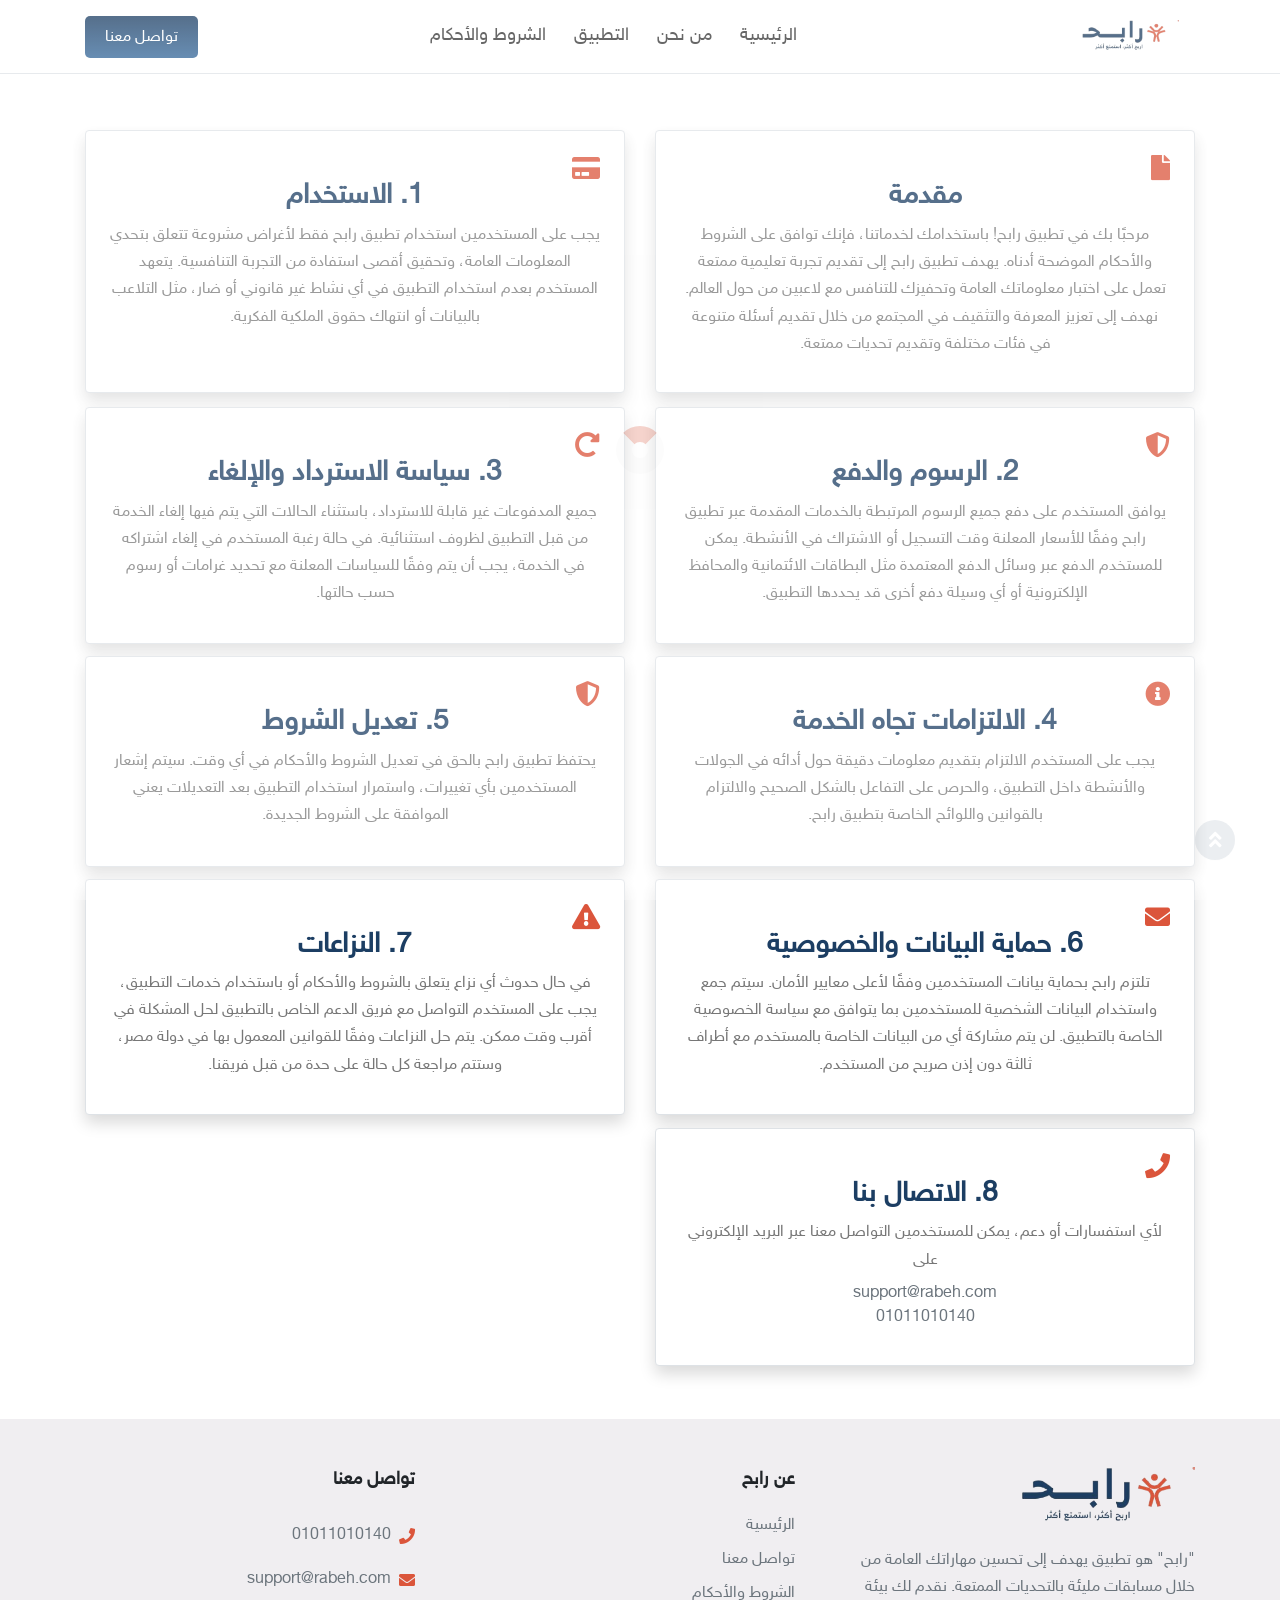
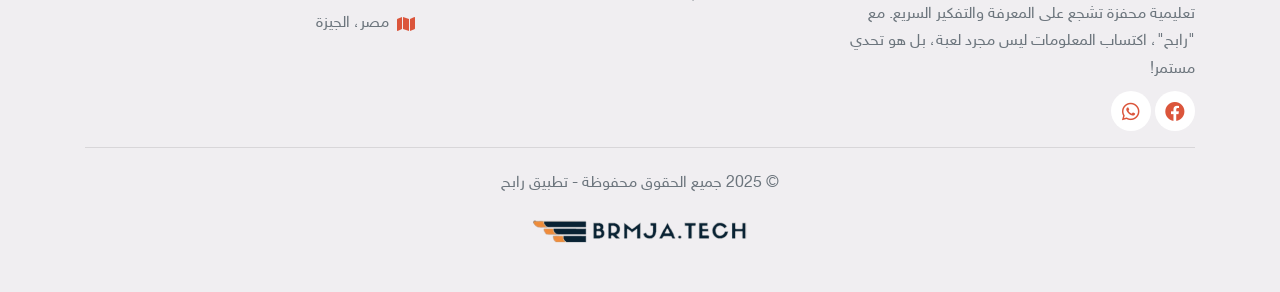
==== terms.html @ 38b8aabf "first commit" ====
<!DOCTYPE html>
<html lang="en">

<head>
  <meta charset="UTF-8">
  <meta name="viewport" content="width=device-width, initial-scale=1.0">
  <meta http-equiv="X-UA-Compatible" content="ie=edge">
  <link rel="stylesheet" href="assets/css/all.css">
  <link rel="stylesheet" href="assets/css/font-awesome.min.css">
  <link rel="stylesheet" href="assets/css/bootstrap.min.css">
  <link rel="stylesheet" href="assets/css/animate.css">
  <link rel="stylesheet" href="assets/css/style.css">
  <title>رابح</title>
</head>

<body>
  <!-- Navbar -->
  <nav class="navbar navbar-expand-lg navbar-white border-bottom bg-white">
    <div class="container">
      <a class="navbar-brand text-color" href="index.html"><img src="assets/images/logo.png" alt=""></a>
      <button class="navbar-toggler" type="button" data-toggle="collapse" data-target="#navbarSupportedContent"
        aria-controls="navbarSupportedContent" aria-expanded="false" aria-label="Toggle navigation">
        <span class="navbar-toggler-icon"><i class="fas fa-bars text-secondary mt-2"></i></span>
      </button>

      <div class="collapse navbar-collapse" id="navbarSupportedContent">
        <ul class="navbar-nav mx-auto">
          <li class="nav-item">
            <a class="nav-link" href="index.html">الرئيسية</a>
          </li>
          <li class="nav-item">
            <a class="nav-link" href="index.html#about">من نحن</a>
          </li>
          <li class="nav-item">
            <a class="nav-link" href="index.html#download_app">التطبيق</a>
          </li>
          <li class="nav-item">
            <a class="nav-link" href="terms.html">الشروط والأحكام</a>
          </li>
        </ul>
        <!-- contact us -->
        <a href="" class="contact_us">تواصل معنا</a>
      </div>
    </div>
  </nav>

  <!-- start terms -->
  <div class="terms py-5">
    <div class="container">
      <div class="row">
        <div class="col-lg-6 col-md-6 col-12 wow fadeInRight" data-wow-duration="1.5s" data-wow-offset="200">
          <div class="term_card card my-2 p-4 shadow border">
            <i class="fas fa-file"></i>
            <h3 class="text-color font-weight-bold">مقدمة</h3>
            <p class='line-height'>
              مرحبًا بك في تطبيق رابح! باستخدامك لخدماتنا، فإنك توافق على الشروط والأحكام الموضحة أدناه. يهدف
              تطبيق رابح إلى تقديم تجربة تعليمية ممتعة تعمل على اختبار معلوماتك العامة وتحفيزك للتنافس مع لاعبين من حول العالم.
              نهدف إلى تعزيز المعرفة والتثقيف في المجتمع من خلال تقديم أسئلة متنوعة في فئات مختلفة وتقديم تحديات ممتعة.
            </p>
          </div>
        </div>
        <div class="col-lg-6 col-md-6 col-12 wow fadeInLeft" data-wow-duration="1.5s" data-wow-offset="200">
          <div class="term_card card my-2 p-4 shadow border">
            <i class="fas fa-credit-card"></i>
            <h3 class="text-color font-weight-bold">1. الاستخدام</h3>
            <p class='line-height'>
              يجب على المستخدمين استخدام تطبيق رابح فقط لأغراض مشروعة تتعلق بتحدي المعلومات العامة، وتحقيق أقصى استفادة من
              التجربة التنافسية. يتعهد المستخدم بعدم استخدام التطبيق في أي نشاط غير قانوني أو ضار، مثل التلاعب بالبيانات أو
              انتهاك حقوق الملكية الفكرية.
            </p>
          </div>
        </div>
        <div class="col-lg-6 col-md-6 col-12 wow fadeInRight" data-wow-duration="1.5s" data-wow-offset="200">
          <div class="term_card card my-2 p-4 shadow border">
            <i class="fas fa-shield-alt"></i>
            <h3 class="text-color font-weight-bold">2. الرسوم والدفع</h3>
            <p class='line-height'>
              يوافق المستخدم على دفع جميع الرسوم المرتبطة بالخدمات المقدمة عبر تطبيق رابح وفقًا للأسعار المعلنة وقت التسجيل
              أو الاشتراك في الأنشطة. يمكن للمستخدم الدفع عبر وسائل الدفع المعتمدة مثل البطاقات الائتمانية والمحافظ
              الإلكترونية أو أي وسيلة دفع أخرى قد يحددها التطبيق.
            </p>
          </div>
        </div>
        <div class="col-lg-6 col-md-6 col-12 wow fadeInLeft" data-wow-duration="1.5s" data-wow-offset="200">
          <div class="term_card card my-2 p-4 shadow border">
            <i class="fas fa-redo-alt"></i>
            <h3 class="text-color font-weight-bold">3. سياسة الاسترداد والإلغاء</h3>
            <p class='line-height'>
              جميع المدفوعات غير قابلة للاسترداد، باستثناء الحالات التي يتم فيها إلغاء الخدمة من قبل التطبيق لظروف
              استثنائية. في حالة رغبة المستخدم في إلغاء اشتراكه في الخدمة، يجب أن يتم وفقًا للسياسات المعلنة مع تحديد
              غرامات أو رسوم حسب حالتها.
            </p>
          </div>
        </div>
        <div class="col-lg-6 col-md-6 col-12 wow fadeInRight" data-wow-duration="1.5s" data-wow-offset="200">
          <div class="term_card card my-2 p-4 shadow border">
            <i class="fas fa-info-circle"></i>
            <h3 class="text-color font-weight-bold">4. الالتزامات تجاه الخدمة</h3>
            <p class='line-height'>
              يجب على المستخدم الالتزام بتقديم معلومات دقيقة حول أدائه في الجولات والأنشطة داخل التطبيق، والحرص على
              التفاعل بالشكل الصحيح والالتزام بالقوانين واللوائح الخاصة بتطبيق رابح.
            </p>
          </div>
        </div>
        <div class="col-lg-6 col-md-6 col-12 wow fadeInLeft" data-wow-duration="1.5s" data-wow-offset="200">
          <div class="term_card card my-2 p-4 shadow border">
            <i class="fas fa-shield-alt"></i>
            <h3 class="text-color font-weight-bold">5. تعديل الشروط</h3>
            <p class='line-height'>
              يحتفظ تطبيق رابح بالحق في تعديل الشروط والأحكام في أي وقت. سيتم إشعار المستخدمين بأي تغييرات،
              واستمرار استخدام التطبيق بعد التعديلات يعني الموافقة على الشروط الجديدة.
            </p>
          </div>
        </div>
        <div class="col-lg-6 col-md-6 col-12 wow fadeInRight" data-wow-duration="1.5s" data-wow-offset="200">
          <div class="term_card card my-2 p-4 shadow border">
            <i class="fas fa-envelope"></i>
            <h3 class="text-color font-weight-bold">6. حماية البيانات والخصوصية</h3>
            <p class='line-height'>
              تلتزم رابح بحماية بيانات المستخدمين وفقًا لأعلى معايير الأمان. سيتم جمع واستخدام البيانات الشخصية للمستخدمين
              بما يتوافق مع سياسة الخصوصية الخاصة بالتطبيق.
              لن يتم مشاركة أي من البيانات الخاصة بالمستخدم مع أطراف ثالثة دون إذن صريح من المستخدم.
            </p>
          </div>
        </div>
        <div class="col-lg-6 col-md-6 col-12 wow fadeInLeft" data-wow-duration="1.5s" data-wow-offset="200">
          <div class="term_card card my-2 p-4 shadow border">
            <i class="fas fa-warning"></i>
            <h3 class="text-color font-weight-bold">7. النزاعات</h3>
            <p class='line-height'>
              في حال حدوث أي نزاع يتعلق بالشروط والأحكام أو باستخدام خدمات التطبيق، يجب على المستخدم التواصل مع فريق
              الدعم الخاص بالتطبيق لحل المشكلة في أقرب وقت ممكن.
              يتم حل النزاعات وفقًا للقوانين المعمول بها في دولة مصر، وستتم مراجعة كل حالة على حدة من قبل فريقنا.
            </p>
          </div>
        </div>
        <div class="col-lg-6 col-md-6 col-12 wow fadeInRight" data-wow-duration="1.5s" data-wow-offset="200">
          <div class="term_card card my-2 p-4 shadow border">
            <i class="fas fa-phone"></i>
            <h3 class="text-color font-weight-bold">8. الاتصال بنا</h3>
            <p class='line-height'>
              لأي استفسارات أو دعم، يمكن للمستخدمين التواصل معنا عبر البريد الإلكتروني على
              <div class="text-center">
                <a class="text-secondary" href="mailto:support@rabeh.com">support@rabeh.com</a>
              </div>
              <div class="text-center">
                <a class="text-secondary" href="tel:+201011010140">01011010140</a>
              </div>
            </p>
          </div>
        </div>
      </div>
    </div>
  </div>
  
  <!-- end terms -->
  <!-- start footer -->
  <footer class="py-5">
    <div class="container">
      <div class="row">
        <div class="col-lg-4 col-md-6 col-12">
          <a class="logo" href="index.html"><img src="assets/images/logo.png" alt="Logo"></a>
          <p class='line-height text-secondary'>
            "رابح" هو تطبيق يهدف إلى تحسين مهاراتك العامة من خلال مسابقات مليئة بالتحديات الممتعة. نقدم لك بيئة تعليمية محفزة تشجع على المعرفة والتفكير السريع. مع "رابح"، اكتساب المعلومات ليس مجرد لعبة، بل هو تحدي مستمر!
          </p>
          <div class="social">
            <a href=""><i class="fab fa-facebook"></i></a>
            <a href=""><i class="fab fa-whatsapp"></i></a>
          </div>
        </div>
        <div class="col-lg-4 col-md-6 col-12">
          <b class="text-lg">عن رابح</b>
          <div class="footer_links">
            <a class="text-secondary" href="index.html">الرئيسية</a>
            <a class="text-secondary" href="">تواصل معنا</a>
            <a class="text-secondary" href="terms.html">الشروط والأحكام</a>
          </div>
        </div>
        <div class="col-lg-4 col-md-6 col-12">
          <b class="text-lg">تواصل معنا</b>
          <div class="footer_links">
            <ul class="p-0 list-unstyled">
              <li><i class="fas fa-phone sub-color"></i><a class="text-secondary mx-2" href="tel:+201011010140">01011010140</a></li>
              <li><i class="fas fa-envelope sub-color"></i><a class="text-secondary mx-2" href="mailto:support@rabeh.com">support@rabeh.com</a></li>
              <li><i class="fas fa-map sub-color"></i><a class="text-secondary mx-2" href="">مصر، الجيزة</a></li>
            </ul>
          </div>
        </div>
      </div>
      <hr>
      <div class="copyright text-secondary text-center">
        <span class="d-block my-4">© 2025 جميع الحقوق محفوظة - تطبيق رابح</span>
        <a href="https://new.brmja.tech/"><img src="assets/images/brmja.png" alt="Barmja"></a>
      </div>
    </div>
</footer>

  <!-- end footer -->
  <div class="scrollUp text-center">
    <i class="fas fa-angle-double-up shadow-sm"></i>
  </div>
  <!-- loader -->
  <div class="loading">
    <div class="loader-spin"><div class="loader"></div></div>
   </div>
  <script src="assets/js/jquery-3.2.1.min.js"></script>
  <script src="assets/js/bootstrap.bundle.min.js"></script>
  <script src="assets/js/popper.min.js"></script>
  <script src="assets/js/bootstrap.min.js"></script>
  <script src="assets/js/wow.min.js"></script>
  <script src="assets/js/main.js"></script>
  <script>
    new WOW().init();
  </script>
</body>

</html>
---- assets/css/style.css ----
body {
  font-family: Sky !important;
  direction: rtl;
  text-align: right;
  position: relative;
}

@font-face {
  font-family: Sky;
  src: url(../css/sky.ttf);
}

body::-webkit-scrollbar {
  width: 9px;
  /* width of the entire scrollbar */
}

body::-webkit-scrollbar-track {
  background: #eee;
  /* color of the tracking area */
}

body::-webkit-scrollbar-thumb {
  background-color: #cccccc6e;
  /* color of the scroll thumb */
  border-radius: 20px;
  /* roundness of the scroll thumb */
  border: 3px solid #cccccc6e;
  /* creates padding around scroll thumb */
}

::selection {
  background-color: var(--sub-color);
  color: #fff;
}

/* custom */
:root {
  --main-color: #1C3E63;
  --sub-color: #DB553B;
  --gradient: linear-gradient(to bottom, #1c3e63 0%, #336699 100%);
  --bg-color: #F0EEF1;
  --font-color: #7c8ba4;
}

button:focus {
  outline: none !important;
  box-shadow: none !important;
}

a:hover {
  text-decoration: none;
}

button:focus {
  outline: none !important;
  box-shadow: none !important;
}

a:hover {
  text-decoration: none;
}
.loading {display: none;}
.loader-spin {
  position: fixed;
    width: 100%;
    height: 100%;
    background-color: #fff;
    z-index: 9999;
    top: 0;
    left: 0;
    display: flex;
    justify-content: center;
    align-items: center;
}
.loader {
  margin: auto;
  border: 16px solid #f3f3f3;
  border-top: 16px solid var(--sub-color);
  border-radius: 50%;
  width: 48px;
  height: 48px;
  animation: spin 2s linear infinite;
}

@keyframes spin {
  0% {
    transform: rotate(0deg);
  }

  100% {
    transform: rotate(360deg);
  }
}
.line-height {line-height: 1.7em;}
.text-lg {font-size: large;}
.text-m {font-size: medium;}
.text-sm {font-size: small;}
.text-xs {font-size: x-small;}
.text-color {color: var(--main-color);}
.sub-color {color: var(--sub-color);}
/* end custom */
/* navbar */
.navbar {
  padding: 15px 0;
  background-color: #fff;
  transition: all .3s ease-in-out;
}
.navbar .nav-link:hover {color: var(--sub-color);}
.navbar .nav-link {
  font-size: 18px;
  color: #333;
  margin: 0px 6px;
  transition: all .3s ease-in-out;
}

.navbar .navbar-brand img {
  width: 110px;
}
.navbar .contact_us {
  background: var(--gradient);
  color: #fff;
  border-radius: 5px;
  padding: 10px 20px 8px;
}
/* header */
header {background-color: var(--main-color);}
header .app_img {display: flex;}
.app_links img {width: auto;max-height: 70px;}
header .app_img img {width: 100%;}

/* features */
.features .feature {
  position: relative;
  border-radius: 10px;
  background-color: #fff;
  box-shadow: 0px 8px 14px 0px rgba(0, 0, 0, 0.1);
  margin-inline: 20px;
  height: 310px;
}
.feature_card {transition: all .3s ease-in-out;}
.feature_card:hover {margin-top: -20px !important;}
.features .feature_card .before {
  left: 20px;
  top: 0;
  background-color: #F5F3F6;
  height: 200px;
  width: 86%;
  position: absolute;
  z-index: -1;
  border-radius: 10px;
  transition: all .3s ease-in-out;
}
.feature_card:hover .before {top: -30px;}
.features .feature p {font-size: 17px;}
.features .feature h4 {font-weight: bold;margin-block: 12px;}
.features .feature .icon {font-size: 30px;}
/* about */
.about {background-color: var(--bg-color);}
.more_flex {
  display: flex;
  align-items: flex-start;
}
.more_flex .iconn .iconn_i {
  background-color: var(--sub-color);
    color: #fff;
    height: 45px;
    width: 45px;
    text-align: center;
    border-radius: 50%;
    line-height: 3.2em;
}
/* footer */
footer {background-color: var(--bg-color);}
footer .logo {}
footer .logo img {
  width: auto;
  max-height: 60px;
  margin-bottom: 20px;
}
footer .footer_links {margin-top: 20px;}
footer .footer_links a {
  display: block;
}
footer .footer_links,footer b {padding-inline: 20px;}
footer .footer_links a {margin: 10px 0;}
footer ul li {
  display: flex;
  align-items: center;
}
footer .social a {
  background-color: #fff;
    color: var(--sub-color);
    width: 40px;
    height: 40px;
    display: inline-block;
    text-align: center;
    border-radius: 25px;
    font-size: 20px;
    line-height: 2.3em;
    transition: all .3s ease-in-out;
}
footer .social a:hover {background-color: var(--sub-color);color: #fff;}
/* scrollUp */
.scrollUp {
  position: fixed;
  bottom: 40px;
  right: 45px;
  z-index: 777;
  display: none;
}
.scrollUp i {
  background-color: var(--main-color);
  color: #fff;
  border-radius: 50%;
  padding: 10px 13px;
  cursor: pointer;
  font-size: 20px;
  height: 40px;
  width: 40px;
}
/* terms */
.terms p {color: #777;}
.terms h3,.terms p {text-align: center;}
.terms .term_card i {font-size: 25px;color: var(--sub-color);}
.terms .term_card {transition: all .3s ease-in-out;height: 95%;}
.terms .term_card:hover {transform: scale(1.1);}
@media(width <= 820px) {
  .navbar .contact_us {
    margin-top: 4px;
    margin-right: 40px;
    display: inline-block;
  }
  .features .feature_card .before {width: 89%;}
  .text-lg {
    font-size: medium;
}
.download_app .row {flex-direction: column-reverse;}
h2 {font-size: 29px;}
.social {margin: 20px 0;}
.navbar .navbar-brand img {
  width: 145px;
}
header .text ,.about h2 ,.about > p,.download_app ,footer .logo,footer p
{text-align: center;}
footer .logo img {margin: auto;display: block;margin-bottom: 10px;}
.features .feature {height: auto;}
}
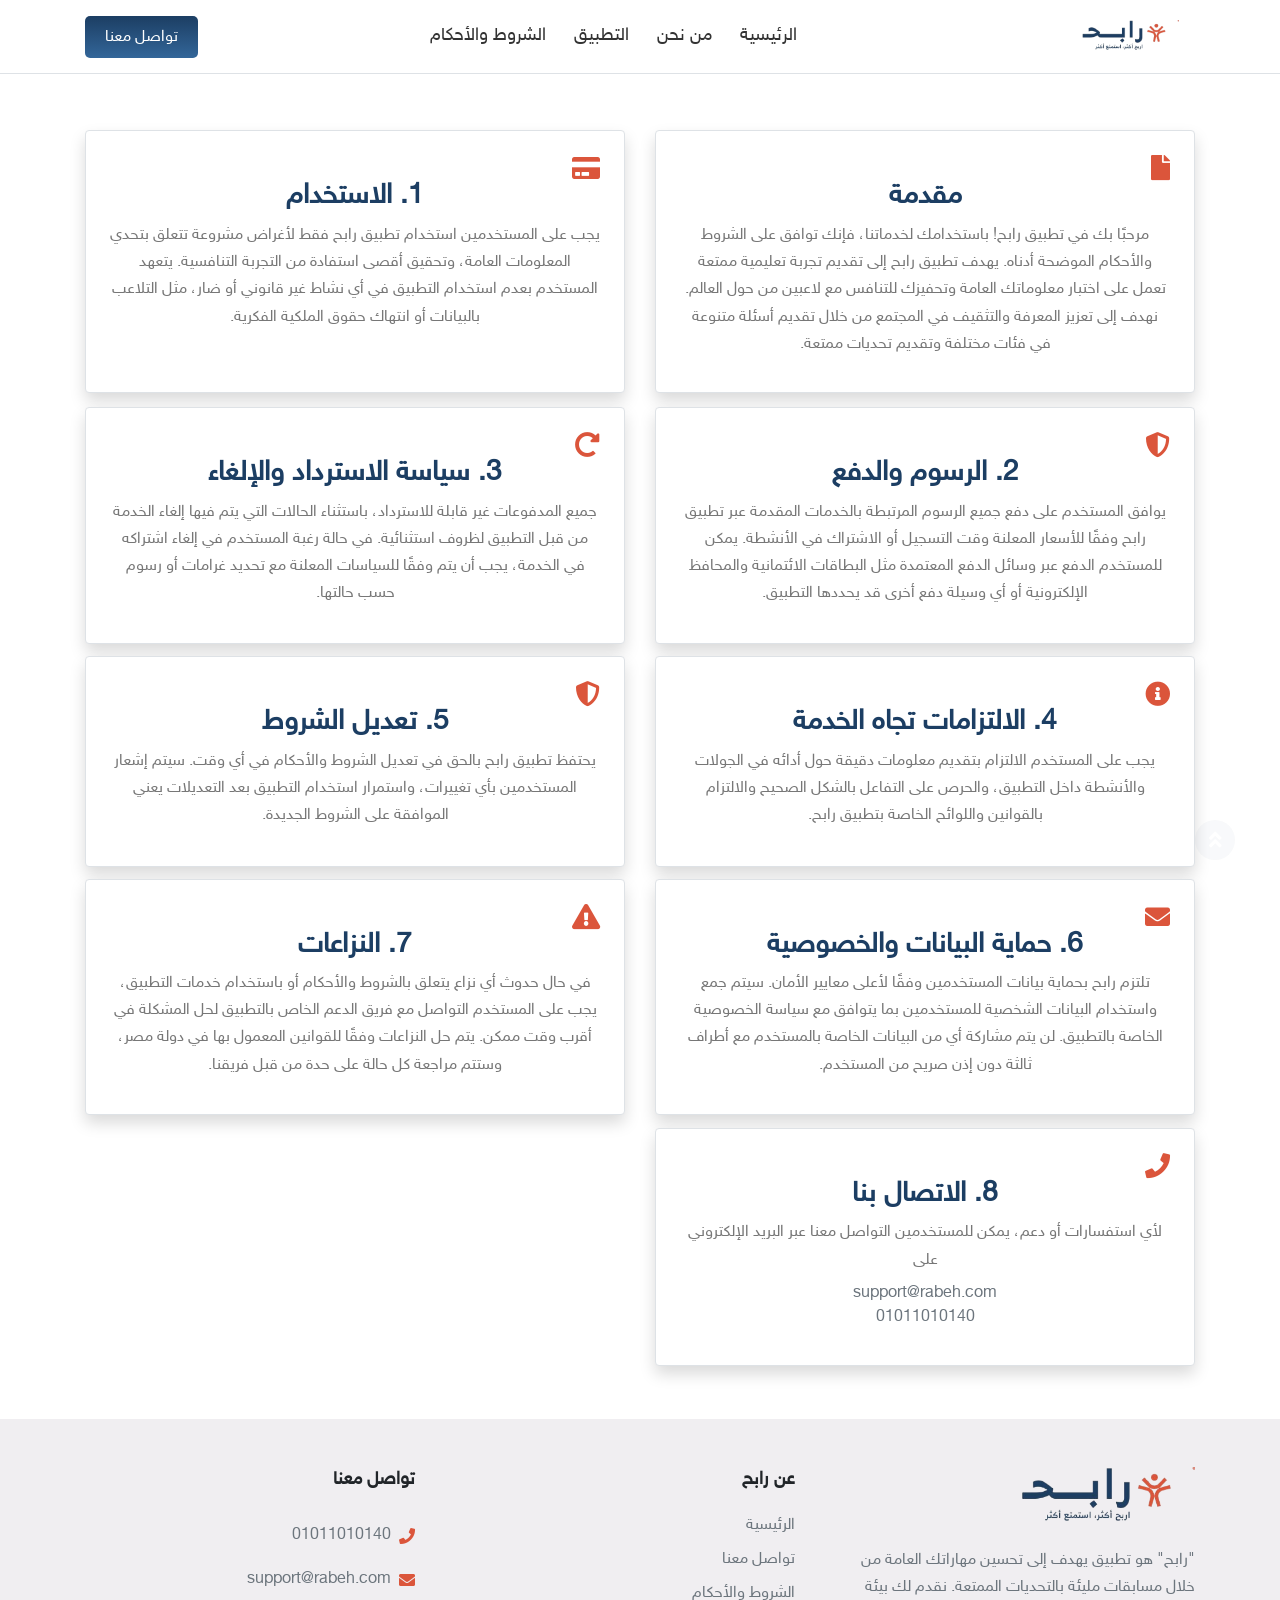
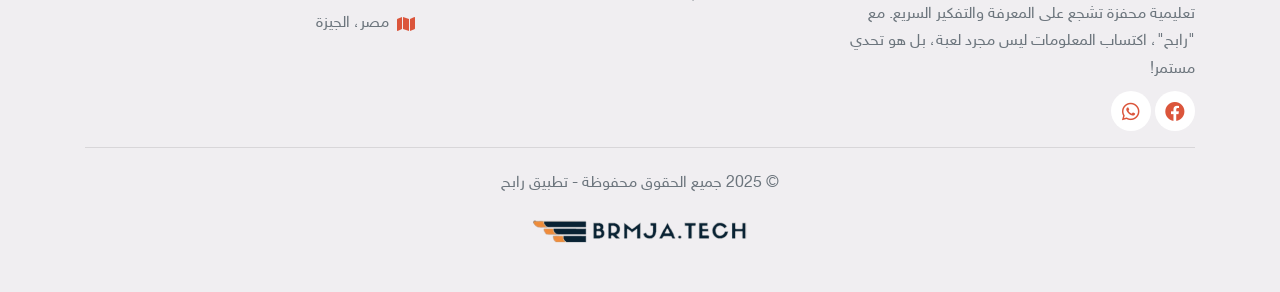
==== commit 174f1c5f: "test" ====
--- a/terms.html
+++ b/terms.html
@@ -48,7 +48,7 @@
   <div class="terms py-5">
     <div class="container">
       <div class="row">
-        <div class="col-lg-6 col-md-6 col-12 wow fadeInRight" data-wow-duration="1.5s" data-wow-offset="200">
+        <div class="col-lg-6 col-md-6 col-12 wow fadeInUp" data-wow-duration="1.5s" data-wow-offset="200">
           <div class="term_card card my-2 p-4 shadow border">
             <i class="fas fa-file"></i>
             <h3 class="text-color font-weight-bold">مقدمة</h3>
@@ -59,7 +59,7 @@
             </p>
           </div>
         </div>
-        <div class="col-lg-6 col-md-6 col-12 wow fadeInLeft" data-wow-duration="1.5s" data-wow-offset="200">
+        <div class="col-lg-6 col-md-6 col-12 wow fadeInUp" data-wow-duration="1.5s" data-wow-offset="200" data-wow-delay=".5s">
           <div class="term_card card my-2 p-4 shadow border">
             <i class="fas fa-credit-card"></i>
             <h3 class="text-color font-weight-bold">1. الاستخدام</h3>
@@ -70,7 +70,7 @@
             </p>
           </div>
         </div>
-        <div class="col-lg-6 col-md-6 col-12 wow fadeInRight" data-wow-duration="1.5s" data-wow-offset="200">
+        <div class="col-lg-6 col-md-6 col-12 wow fadeInUp" data-wow-duration="1.5s" data-wow-offset="200" data-wow-delay=".8s">
           <div class="term_card card my-2 p-4 shadow border">
             <i class="fas fa-shield-alt"></i>
             <h3 class="text-color font-weight-bold">2. الرسوم والدفع</h3>
@@ -81,7 +81,7 @@
             </p>
           </div>
         </div>
-        <div class="col-lg-6 col-md-6 col-12 wow fadeInLeft" data-wow-duration="1.5s" data-wow-offset="200">
+        <div class="col-lg-6 col-md-6 col-12 wow fadeInUp" data-wow-duration="1.5s" data-wow-offset="200" data-wow-delay=".1s">
           <div class="term_card card my-2 p-4 shadow border">
             <i class="fas fa-redo-alt"></i>
             <h3 class="text-color font-weight-bold">3. سياسة الاسترداد والإلغاء</h3>
@@ -92,7 +92,7 @@
             </p>
           </div>
         </div>
-        <div class="col-lg-6 col-md-6 col-12 wow fadeInRight" data-wow-duration="1.5s" data-wow-offset="200">
+        <div class="col-lg-6 col-md-6 col-12 wow fadeInUp" data-wow-duration="1.5s" data-wow-offset="200" data-wow-delay="1.2s">
           <div class="term_card card my-2 p-4 shadow border">
             <i class="fas fa-info-circle"></i>
             <h3 class="text-color font-weight-bold">4. الالتزامات تجاه الخدمة</h3>
@@ -102,7 +102,7 @@
             </p>
           </div>
         </div>
-        <div class="col-lg-6 col-md-6 col-12 wow fadeInLeft" data-wow-duration="1.5s" data-wow-offset="200">
+        <div class="col-lg-6 col-md-6 col-12 wow fadeInUp" data-wow-duration="1.5s" data-wow-offset="200" data-wow-delay="1.5s">
           <div class="term_card card my-2 p-4 shadow border">
             <i class="fas fa-shield-alt"></i>
             <h3 class="text-color font-weight-bold">5. تعديل الشروط</h3>
@@ -112,7 +112,7 @@
             </p>
           </div>
         </div>
-        <div class="col-lg-6 col-md-6 col-12 wow fadeInRight" data-wow-duration="1.5s" data-wow-offset="200">
+        <div class="col-lg-6 col-md-6 col-12 wow fadeInUp" data-wow-duration="1.5s" data-wow-offset="200" data-wow-delay="1.8s">
           <div class="term_card card my-2 p-4 shadow border">
             <i class="fas fa-envelope"></i>
             <h3 class="text-color font-weight-bold">6. حماية البيانات والخصوصية</h3>
@@ -123,7 +123,7 @@
             </p>
           </div>
         </div>
-        <div class="col-lg-6 col-md-6 col-12 wow fadeInLeft" data-wow-duration="1.5s" data-wow-offset="200">
+        <div class="col-lg-6 col-md-6 col-12 wow fadeInUp" data-wow-duration="1.5s" data-wow-offset="200" data-wow-delay="2s">
           <div class="term_card card my-2 p-4 shadow border">
             <i class="fas fa-warning"></i>
             <h3 class="text-color font-weight-bold">7. النزاعات</h3>
@@ -134,7 +134,7 @@
             </p>
           </div>
         </div>
-        <div class="col-lg-6 col-md-6 col-12 wow fadeInRight" data-wow-duration="1.5s" data-wow-offset="200">
+        <div class="col-lg-6 col-md-6 col-12 wow fadeInUp" data-wow-duration="1.5s" data-wow-offset="200" data-wow-delay="2.2s">
           <div class="term_card card my-2 p-4 shadow border">
             <i class="fas fa-phone"></i>
             <h3 class="text-color font-weight-bold">8. الاتصال بنا</h3>
--- a/assets/css/style.css
+++ b/assets/css/style.css
@@ -231,7 +231,7 @@
     margin-right: 40px;
     display: inline-block;
   }
-  .features .feature_card .before {width: 89%;}
+  .features .feature_card .before {width: 90%;}
   .text-lg {
     font-size: medium;
 }
@@ -244,5 +244,10 @@
 header .text ,.about h2 ,.about > p,.download_app ,footer .logo,footer p
 {text-align: center;}
 footer .logo img {margin: auto;display: block;margin-bottom: 10px;}
-.features .feature {height: auto;}
-}+.features .feature {height: 264px;}
+}
+@media (width <= 567px) {
+    .features .feature {
+        height: 264px;
+    }
+}
